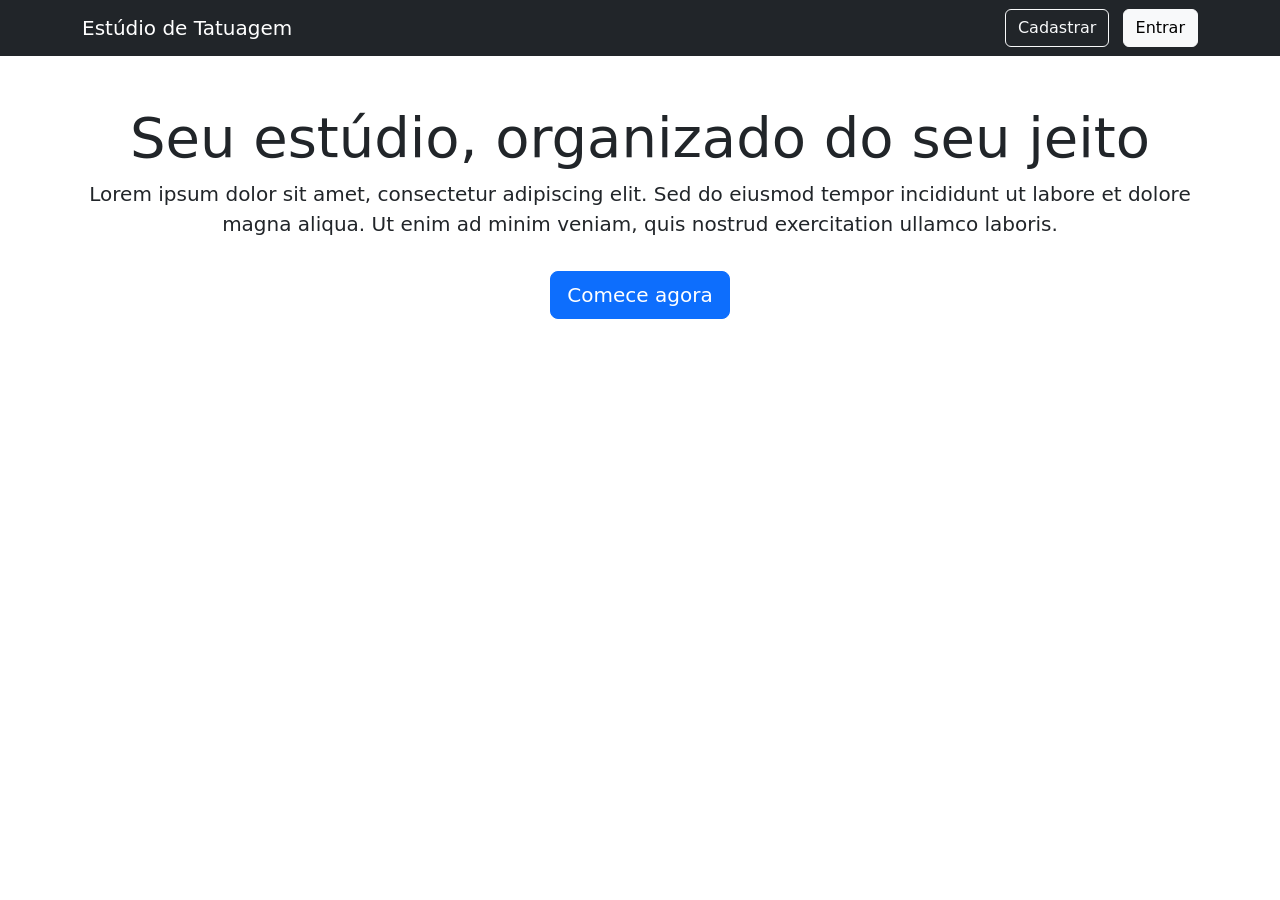
==== frontend/index.html @ a198e38c "Aula 12 finalizada" ====
<!DOCTYPE html>
<html lang="pt-br">
<head>
  <meta charset="UTF-8">
  <title>Estúdio de Tatuagem</title>
  <link href="https://cdn.jsdelivr.net/npm/bootstrap@5.3.0/dist/css/bootstrap.min.css" rel="stylesheet">
</head>
<body>

  <nav class="navbar navbar-dark bg-dark">
    <div class="container">
      <span class="navbar-brand">Estúdio de Tatuagem</span>
      <div>
        <a href="cadastro.html" class="btn btn-outline-light me-2">Cadastrar</a>
        <a href="login.html" class="btn btn-light">Entrar</a>
      </div>
    </div>
  </nav>

  <div class="container py-5 text-center">
    <h1 class="display-4">Seu estúdio, organizado do seu jeito</h1>
    <p class="lead">
      Lorem ipsum dolor sit amet, consectetur adipiscing elit. Sed do eiusmod
      tempor incididunt ut labore et dolore magna aliqua. Ut enim ad minim
      veniam, quis nostrud exercitation ullamco laboris.
    </p>
    <a href="cadastro.html" class="btn btn-primary btn-lg mt-3">Comece agora</a>
  </div>

</body>
</html>
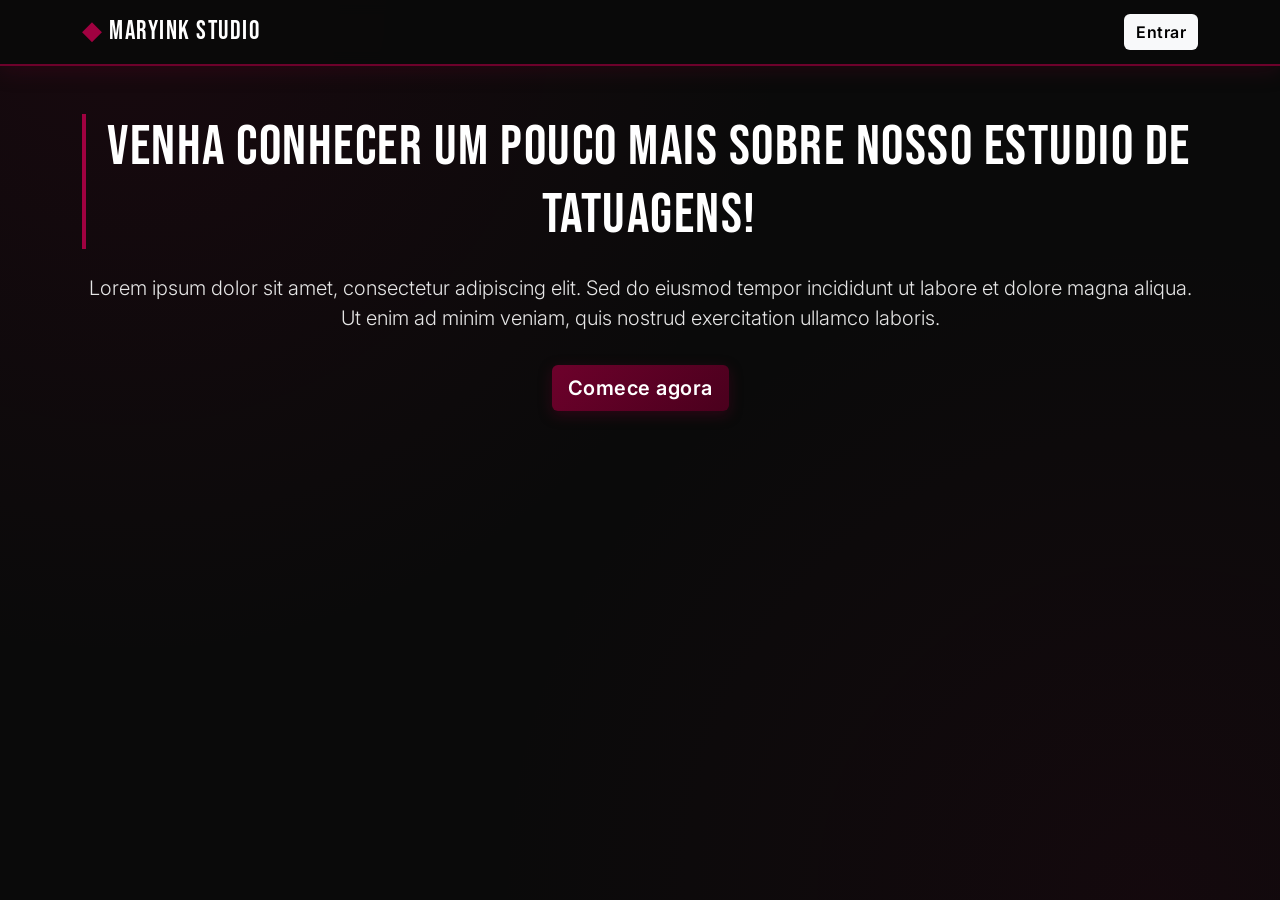
==== commit 0351a2b5: "Aula 16 finalizada, parte da estilização feita" ====
--- a/frontend/index.html
+++ b/frontend/index.html
@@ -2,23 +2,23 @@
 <html lang="pt-br">
 <head>
   <meta charset="UTF-8">
-  <title>Estúdio de Tatuagem</title>
+  <title>MaryInk Studio</title>
   <link href="https://cdn.jsdelivr.net/npm/bootstrap@5.3.0/dist/css/bootstrap.min.css" rel="stylesheet">
+  <link href="css/estilo.css" rel="stylesheet">
 </head>
 <body>
 
   <nav class="navbar navbar-dark bg-dark">
     <div class="container">
-      <span class="navbar-brand">Estúdio de Tatuagem</span>
+      <span class="navbar-brand">MaryInk Studio</span>
       <div>
-        <a href="cadastro.html" class="btn btn-outline-light me-2">Cadastrar</a>
         <a href="login.html" class="btn btn-light">Entrar</a>
       </div>
     </div>
   </nav>
 
   <div class="container py-5 text-center">
-    <h1 class="display-4">Seu estúdio, organizado do seu jeito</h1>
+    <h1 class="display-4">Venha conhecer um pouco mais sobre nosso estudio de tatuagens!</h1>
     <p class="lead">
       Lorem ipsum dolor sit amet, consectetur adipiscing elit. Sed do eiusmod
       tempor incididunt ut labore et dolore magna aliqua. Ut enim ad minim
--- a/frontend/css/estilo.css
+++ b/frontend/css/estilo.css
@@ -0,0 +1,299 @@
+@import url('https://fonts.googleapis.com/css2?family=Bebas+Neue&family=Inter:wght@300;400;500;600;700&display=swap');
+
+:root {
+  --vinho:           #6D012B;   /* cor principal */
+  --vinho-claro:     #A00140;   /* para hover / destaques */
+  --vinho-escuro:    #4A001D;   /* gradientes profundos */
+  --vinho-glow:      rgba(109, 1, 43, 0.45);
+  --preto:           #0a0a0a;
+  --preto-2:         #121212;
+  --preto-3:         #1a1a1a;
+  --borda:           #2a2a2a;
+  --texto:           #e5e5e5;
+  --texto-muted:     #9ca3af;
+}
+
+/* ─── BASE ─────────────────────────────────────── */
+body {
+  background-color: var(--preto);
+  background-image:
+    radial-gradient(circle at 10% 0%,  rgba(109, 1, 43, 0.14), transparent 45%),
+    radial-gradient(circle at 90% 100%, rgba(109, 1, 43, 0.10), transparent 45%);
+  background-attachment: fixed;
+  color: var(--texto);
+  font-family: 'Inter', sans-serif;
+  min-height: 100vh;
+}
+
+h1, h2, h3, h4, .navbar-brand {
+  font-family: 'Bebas Neue', sans-serif;
+  letter-spacing: 1.5px;
+}
+
+h1 {
+  color: #fff;
+  border-left: 4px solid var(--vinho-claro);
+  padding-left: 14px;
+  margin-bottom: 1.5rem;
+}
+
+/* ─── NAVBAR ───────────────────────────────────── */
+.navbar {
+  background-color: rgba(10, 10, 10, 0.95) !important;
+  border-bottom: 2px solid var(--vinho);
+  box-shadow: 0 4px 20px rgba(109, 1, 43, 0.25);
+  backdrop-filter: blur(8px);
+}
+
+.navbar-brand {
+  font-size: 1.6rem;
+  color: #fff !important;
+}
+.navbar-brand::before {
+  content: "◆ ";
+  color: var(--vinho-claro);
+}
+
+.navbar a.text-light {
+  color: var(--texto-muted) !important;
+  font-weight: 500;
+  font-size: 0.95rem;
+  padding: 6px 4px;
+  position: relative;
+  transition: color .25s ease;
+}
+.navbar a.text-light::after {
+  content: "";
+  position: absolute;
+  left: 0; bottom: 0;
+  width: 0; height: 2px;
+  background: var(--vinho-claro);
+  transition: width .3s ease;
+}
+.navbar a.text-light:hover { color: #fff !important; }
+.navbar a.text-light:hover::after { width: 100%; }
+
+/* ─── BOTÕES ───────────────────────────────────── */
+.btn {
+  font-weight: 600;
+  letter-spacing: .5px;
+  border-radius: 6px;
+  border: none;
+  transition: all .25s ease;
+}
+
+.btn-primary {
+  background: linear-gradient(135deg, var(--vinho), var(--vinho-escuro));
+  color: #fff;
+  box-shadow: 0 4px 14px rgba(109, 1, 43, 0.35);
+}
+.btn-primary:hover, .btn-primary:focus {
+  background: linear-gradient(135deg, var(--vinho-claro), var(--vinho));
+  box-shadow: 0 6px 22px var(--vinho-glow);
+  transform: translateY(-1px);
+  color: #fff;
+}
+
+.btn-success {
+  background: linear-gradient(135deg, #16a34a, #065f46);
+  color: #fff;
+}
+.btn-success:hover {
+  background: linear-gradient(135deg, #22c55e, #16a34a);
+  color: #fff;
+}
+
+.btn-warning {
+  background: linear-gradient(135deg, #f59e0b, #b45309);
+  color: #fff;
+}
+.btn-warning:hover {
+  background: linear-gradient(135deg, #fbbf24, #f59e0b);
+  color: #fff;
+}
+
+.btn-danger {
+  background: linear-gradient(135deg, var(--vinho), var(--vinho-escuro));
+  color: #fff;
+}
+.btn-danger:hover {
+  background: linear-gradient(135deg, var(--vinho-claro), var(--vinho));
+  color: #fff;
+}
+
+.btn-secondary {
+  background: #262626;
+  color: var(--texto);
+}
+.btn-secondary:hover { background: #333; color: #fff; }
+
+.btn-outline-light {
+  border: 1.5px solid var(--vinho-claro);
+  color: #fff;
+  background: transparent;
+}
+.btn-outline-light:hover {
+  background: var(--vinho);
+  border-color: var(--vinho);
+  color: #fff;
+}
+
+/* ─── FORMULÁRIOS ──────────────────────────────── */
+.form-control,
+.form-select {
+  background-color: var(--preto-3);
+  border: 1.5px solid var(--borda);
+  color: var(--texto);
+  border-radius: 6px;
+  padding: 10px 14px;
+  transition: all .25s ease;
+}
+.form-control::placeholder { color: #6b7280; }
+.form-control:focus,
+.form-select:focus {
+  background-color: var(--preto-3);
+  border-color: var(--vinho-claro);
+  box-shadow: 0 0 0 3px var(--vinho-glow);
+  color: var(--texto);
+}
+.form-select option { background: var(--preto-3); }
+
+/* ─── INPUT FILE (correção do botão branco) ────── */
+input[type="file"].form-control {
+  padding: 6px 10px;
+  color: var(--texto-muted);
+  cursor: pointer;
+}
+
+/* Firefox / Chrome / Edge / Safari modernos */
+input[type="file"].form-control::file-selector-button {
+  background: linear-gradient(135deg, var(--vinho), var(--vinho-escuro));
+  color: #fff;
+  border: none;
+  border-radius: 4px;
+  padding: 6px 14px;
+  margin-right: 12px;
+  font-weight: 600;
+  font-size: .9rem;
+  letter-spacing: .3px;
+  cursor: pointer;
+  transition: all .2s ease;
+}
+input[type="file"].form-control::file-selector-button:hover {
+  background: linear-gradient(135deg, var(--vinho-claro), var(--vinho));
+}
+
+/* Navegadores antigos baseados em WebKit (fallback) */
+input[type="file"].form-control::-webkit-file-upload-button {
+  background: linear-gradient(135deg, var(--vinho), var(--vinho-escuro));
+  color: #fff;
+  border: none;
+  border-radius: 4px;
+  padding: 6px 14px;
+  margin-right: 12px;
+  font-weight: 600;
+  font-size: .9rem;
+  cursor: pointer;
+}
+input[type="file"].form-control::-webkit-file-upload-button:hover {
+  background: linear-gradient(135deg, var(--vinho-claro), var(--vinho));
+}
+
+/* ─── TABELAS ──────────────────────────────────── */
+.table {
+  --bs-table-bg: transparent;
+  --bs-table-color: var(--texto);
+  --bs-table-border-color: var(--borda);
+  --bs-table-hover-bg: rgba(109, 1, 43, 0.10);
+  --bs-table-hover-color: #fff;
+  color: var(--texto);
+  background: var(--preto-2);
+  border-radius: 8px;
+  overflow: hidden;
+}
+.table thead th {
+  background: linear-gradient(180deg, #1f1f1f, #171717);
+  color: var(--vinho-claro);
+  text-transform: uppercase;
+  font-size: .8rem;
+  letter-spacing: 1px;
+  font-weight: 700;
+  border-color: var(--borda);
+}
+.table tbody td {
+  border-color: var(--borda);
+  vertical-align: middle;
+}
+
+/* ─── CARD DE AUTENTICAÇÃO ─────────────────────── */
+.auth-card {
+  background: var(--preto-2);
+  border: 1px solid var(--borda);
+  border-top: 3px solid var(--vinho-claro);
+  border-radius: 12px;
+  padding: 2rem;
+  box-shadow: 0 10px 40px rgba(0, 0, 0, .5);
+}
+
+/* ─── HERO (index) ─────────────────────────────── */
+.hero {
+  min-height: calc(100vh - 75px);
+  display: flex;
+  flex-direction: column;
+  justify-content: center;
+  align-items: center;
+  text-align: center;
+  padding: 2rem;
+}
+.hero h1 {
+  font-size: clamp(2.5rem, 6vw, 5rem);
+  color: #fff;
+  border: none;
+  padding: 0;
+  letter-spacing: 3px;
+  line-height: 1.05;
+  text-shadow: 0 4px 30px rgba(109, 1, 43, .55);
+}
+.hero h1 span { color: var(--vinho-claro); }
+.hero p {
+  color: var(--texto-muted);
+  max-width: 640px;
+  font-size: 1.1rem;
+  line-height: 1.7;
+  margin-top: 1.5rem;
+}
+.hero .btn-lg {
+  padding: 14px 42px;
+  font-size: 1rem;
+  text-transform: uppercase;
+  letter-spacing: 2px;
+  margin-top: 1rem;
+}
+
+/* ─── CARDS DO DASHBOARD ───────────────────────── */
+.dash-card {
+  display: block;
+  padding: 2rem 1rem;
+  border-radius: 10px;
+  text-align: center;
+  text-decoration: none;
+  color: #fff;
+  font-family: 'Bebas Neue', sans-serif;
+  font-size: 1.4rem;
+  letter-spacing: 2px;
+  background: linear-gradient(145deg, #1a1a1a, #0f0f0f);
+  border: 1px solid var(--borda);
+  transition: all .3s ease;
+}
+.dash-card:hover {
+  transform: translateY(-4px);
+  border-color: var(--vinho-claro);
+  background: linear-gradient(145deg, #25020f, #130007);
+  box-shadow: 0 10px 30px rgba(109, 1, 43, .35);
+  color: #fff;
+  text-decoration: none;
+}
+
+/* ─── LINKS ────────────────────────────────────── */
+a { color: var(--vinho-claro); text-decoration: none; }
+a:hover { color: var(--vinho); text-decoration: underline; }
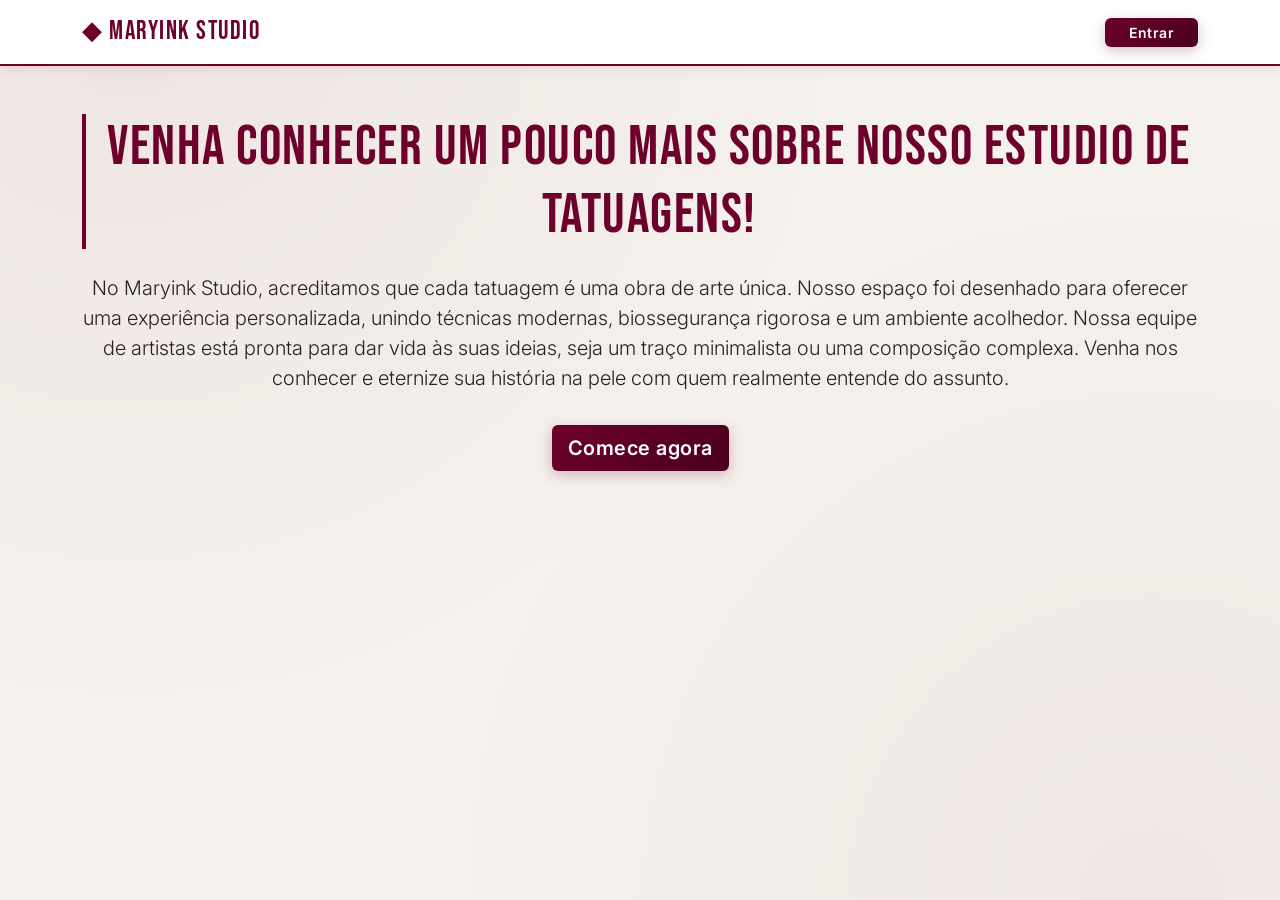
==== commit f80d9b39: "Estilização" ====
--- a/frontend/index.html
+++ b/frontend/index.html
@@ -12,7 +12,7 @@
     <div class="container">
       <span class="navbar-brand">MaryInk Studio</span>
       <div>
-        <a href="login.html" class="btn btn-light">Entrar</a>
+        <a href="login.html" class="btn btn-primary btn-sm px-4">Entrar</a>
       </div>
     </div>
   </nav>
@@ -20,9 +20,10 @@
   <div class="container py-5 text-center">
     <h1 class="display-4">Venha conhecer um pouco mais sobre nosso estudio de tatuagens!</h1>
     <p class="lead">
-      Lorem ipsum dolor sit amet, consectetur adipiscing elit. Sed do eiusmod
-      tempor incididunt ut labore et dolore magna aliqua. Ut enim ad minim
-      veniam, quis nostrud exercitation ullamco laboris.
+      No Maryink Studio, acreditamos que cada tatuagem é uma obra de arte única.
+      Nosso espaço foi desenhado para oferecer uma experiência personalizada, unindo técnicas modernas, biossegurança rigorosa e um ambiente acolhedor.
+      Nossa equipe de artistas está pronta para dar vida às suas ideias, seja um traço minimalista ou uma composição complexa.
+      Venha nos conhecer e eternize sua história na pele com quem realmente entende do assunto.
     </p>
     <a href="cadastro.html" class="btn btn-primary btn-lg mt-3">Comece agora</a>
   </div>
--- a/frontend/css/estilo.css
+++ b/frontend/css/estilo.css
@@ -2,23 +2,26 @@
 
 :root {
   --vinho:           #6D012B;   /* cor principal */
-  --vinho-claro:     #A00140;   /* para hover / destaques */
+  --vinho-claro:     #A00140;   /* hover / destaques */
   --vinho-escuro:    #4A001D;   /* gradientes profundos */
-  --vinho-glow:      rgba(109, 1, 43, 0.45);
-  --preto:           #0a0a0a;
-  --preto-2:         #121212;
-  --preto-3:         #1a1a1a;
-  --borda:           #2a2a2a;
-  --texto:           #e5e5e5;
-  --texto-muted:     #9ca3af;
+  --vinho-glow:      rgba(109, 1, 43, 0.25);
+
+  --offwhite:        #F5F1EC;   /* fundo principal */
+  --offwhite-2:      #EDE7DF;   /* cards / tabelas */
+  --offwhite-3:      #FFFFFF;   /* inputs */
+  --borda:           #E0D8CE;   /* linhas suaves */
+  --borda-forte:     #C9BFB2;
+
+  --texto:           #2A2028;   /* quase preto, tom quente */
+  --texto-muted:     #6B6068;
 }
 
 /* ─── BASE ─────────────────────────────────────── */
 body {
-  background-color: var(--preto);
+  background-color: var(--offwhite);
   background-image:
-    radial-gradient(circle at 10% 0%,  rgba(109, 1, 43, 0.14), transparent 45%),
-    radial-gradient(circle at 90% 100%, rgba(109, 1, 43, 0.10), transparent 45%);
+    radial-gradient(circle at 10% 0%,  rgba(109, 1, 43, 0.05), transparent 50%),
+    radial-gradient(circle at 90% 100%, rgba(109, 1, 43, 0.04), transparent 50%);
   background-attachment: fixed;
   color: var(--texto);
   font-family: 'Inter', sans-serif;
@@ -31,31 +34,30 @@
 }
 
 h1 {
-  color: #fff;
-  border-left: 4px solid var(--vinho-claro);
+  color: var(--vinho);
+  border-left: 4px solid var(--vinho);
   padding-left: 14px;
   margin-bottom: 1.5rem;
 }
 
 /* ─── NAVBAR ───────────────────────────────────── */
 .navbar {
-  background-color: rgba(10, 10, 10, 0.95) !important;
+  background-color: var(--offwhite-3) !important;
   border-bottom: 2px solid var(--vinho);
-  box-shadow: 0 4px 20px rgba(109, 1, 43, 0.25);
-  backdrop-filter: blur(8px);
+  box-shadow: 0 2px 12px rgba(109, 1, 43, 0.10);
 }
 
 .navbar-brand {
   font-size: 1.6rem;
-  color: #fff !important;
+  color: var(--vinho) !important;
 }
 .navbar-brand::before {
   content: "◆ ";
-  color: var(--vinho-claro);
+  color: var(--vinho);
 }
 
 .navbar a.text-light {
-  color: var(--texto-muted) !important;
+  color: var(--texto) !important;
   font-weight: 500;
   font-size: 0.95rem;
   padding: 6px 4px;
@@ -67,10 +69,10 @@
   position: absolute;
   left: 0; bottom: 0;
   width: 0; height: 2px;
-  background: var(--vinho-claro);
+  background: var(--vinho);
   transition: width .3s ease;
 }
-.navbar a.text-light:hover { color: #fff !important; }
+.navbar a.text-light:hover { color: var(--vinho) !important; }
 .navbar a.text-light:hover::after { width: 100%; }
 
 /* ─── BOTÕES ───────────────────────────────────── */
@@ -85,7 +87,7 @@
 .btn-primary {
   background: linear-gradient(135deg, var(--vinho), var(--vinho-escuro));
   color: #fff;
-  box-shadow: 0 4px 14px rgba(109, 1, 43, 0.35);
+  box-shadow: 0 4px 14px rgba(109, 1, 43, 0.25);
 }
 .btn-primary:hover, .btn-primary:focus {
   background: linear-gradient(135deg, var(--vinho-claro), var(--vinho));
@@ -95,20 +97,20 @@
 }
 
 .btn-success {
-  background: linear-gradient(135deg, #16a34a, #065f46);
+  background: linear-gradient(135deg, #2f8a4b, #1e5a31);
   color: #fff;
 }
 .btn-success:hover {
-  background: linear-gradient(135deg, #22c55e, #16a34a);
+  background: linear-gradient(135deg, #3ea35d, #2f8a4b);
   color: #fff;
 }
 
 .btn-warning {
-  background: linear-gradient(135deg, #f59e0b, #b45309);
+  background: linear-gradient(135deg, #d88a2b, #a5641a);
   color: #fff;
 }
 .btn-warning:hover {
-  background: linear-gradient(135deg, #fbbf24, #f59e0b);
+  background: linear-gradient(135deg, #e9a349, #d88a2b);
   color: #fff;
 }
 
@@ -122,14 +124,14 @@
 }
 
 .btn-secondary {
-  background: #262626;
-  color: var(--texto);
-}
-.btn-secondary:hover { background: #333; color: #fff; }
+  background: #d6cec4;
+  color: var(--texto);
+}
+.btn-secondary:hover { background: #c9bfb2; color: var(--texto); }
 
 .btn-outline-light {
-  border: 1.5px solid var(--vinho-claro);
-  color: #fff;
+  border: 1.5px solid var(--vinho);
+  color: var(--vinho);
   background: transparent;
 }
 .btn-outline-light:hover {
@@ -141,31 +143,30 @@
 /* ─── FORMULÁRIOS ──────────────────────────────── */
 .form-control,
 .form-select {
-  background-color: var(--preto-3);
+  background-color: var(--offwhite-3);
   border: 1.5px solid var(--borda);
   color: var(--texto);
   border-radius: 6px;
   padding: 10px 14px;
   transition: all .25s ease;
 }
-.form-control::placeholder { color: #6b7280; }
+.form-control::placeholder { color: #a89da5; }
 .form-control:focus,
 .form-select:focus {
-  background-color: var(--preto-3);
-  border-color: var(--vinho-claro);
+  background-color: var(--offwhite-3);
+  border-color: var(--vinho);
   box-shadow: 0 0 0 3px var(--vinho-glow);
   color: var(--texto);
 }
-.form-select option { background: var(--preto-3); }
-
-/* ─── INPUT FILE (correção do botão branco) ────── */
+.form-select option { background: var(--offwhite-3); color: var(--texto); }
+
+/* ─── INPUT FILE (botão vinho sobre fundo claro) ─ */
 input[type="file"].form-control {
   padding: 6px 10px;
   color: var(--texto-muted);
   cursor: pointer;
 }
 
-/* Firefox / Chrome / Edge / Safari modernos */
 input[type="file"].form-control::file-selector-button {
   background: linear-gradient(135deg, var(--vinho), var(--vinho-escuro));
   color: #fff;
@@ -183,7 +184,6 @@
   background: linear-gradient(135deg, var(--vinho-claro), var(--vinho));
 }
 
-/* Navegadores antigos baseados em WebKit (fallback) */
 input[type="file"].form-control::-webkit-file-upload-button {
   background: linear-gradient(135deg, var(--vinho), var(--vinho-escuro));
   color: #fff;
@@ -201,24 +201,25 @@
 
 /* ─── TABELAS ──────────────────────────────────── */
 .table {
-  --bs-table-bg: transparent;
+  --bs-table-bg: var(--offwhite-3);
   --bs-table-color: var(--texto);
   --bs-table-border-color: var(--borda);
-  --bs-table-hover-bg: rgba(109, 1, 43, 0.10);
-  --bs-table-hover-color: #fff;
-  color: var(--texto);
-  background: var(--preto-2);
+  --bs-table-hover-bg: rgba(109, 1, 43, 0.06);
+  --bs-table-hover-color: var(--vinho);
+  color: var(--texto);
+  background: var(--offwhite-3);
   border-radius: 8px;
   overflow: hidden;
+  box-shadow: 0 2px 12px rgba(0, 0, 0, .04);
 }
 .table thead th {
-  background: linear-gradient(180deg, #1f1f1f, #171717);
-  color: var(--vinho-claro);
+  background: var(--vinho);
+  color: #fff;
   text-transform: uppercase;
   font-size: .8rem;
   letter-spacing: 1px;
   font-weight: 700;
-  border-color: var(--borda);
+  border-color: var(--vinho-escuro);
 }
 .table tbody td {
   border-color: var(--borda);
@@ -227,12 +228,12 @@
 
 /* ─── CARD DE AUTENTICAÇÃO ─────────────────────── */
 .auth-card {
-  background: var(--preto-2);
+  background: var(--offwhite-3);
   border: 1px solid var(--borda);
-  border-top: 3px solid var(--vinho-claro);
+  border-top: 3px solid var(--vinho);
   border-radius: 12px;
   padding: 2rem;
-  box-shadow: 0 10px 40px rgba(0, 0, 0, .5);
+  box-shadow: 0 10px 40px rgba(109, 1, 43, .08);
 }
 
 /* ─── HERO (index) ─────────────────────────────── */
@@ -247,14 +248,13 @@
 }
 .hero h1 {
   font-size: clamp(2.5rem, 6vw, 5rem);
-  color: #fff;
+  color: var(--texto);
   border: none;
   padding: 0;
   letter-spacing: 3px;
   line-height: 1.05;
-  text-shadow: 0 4px 30px rgba(109, 1, 43, .55);
-}
-.hero h1 span { color: var(--vinho-claro); }
+}
+.hero h1 span { color: var(--vinho); }
 .hero p {
   color: var(--texto-muted);
   max-width: 640px;
@@ -277,23 +277,24 @@
   border-radius: 10px;
   text-align: center;
   text-decoration: none;
-  color: #fff;
+  color: var(--vinho);
   font-family: 'Bebas Neue', sans-serif;
   font-size: 1.4rem;
   letter-spacing: 2px;
-  background: linear-gradient(145deg, #1a1a1a, #0f0f0f);
+  background: var(--offwhite-3);
   border: 1px solid var(--borda);
+  box-shadow: 0 2px 10px rgba(0, 0, 0, .04);
   transition: all .3s ease;
 }
 .dash-card:hover {
   transform: translateY(-4px);
-  border-color: var(--vinho-claro);
-  background: linear-gradient(145deg, #25020f, #130007);
-  box-shadow: 0 10px 30px rgba(109, 1, 43, .35);
-  color: #fff;
+  border-color: var(--vinho);
+  background: linear-gradient(145deg, #fff, #f9f3ee);
+  box-shadow: 0 10px 30px rgba(109, 1, 43, .18);
+  color: var(--vinho);
   text-decoration: none;
 }
 
 /* ─── LINKS ────────────────────────────────────── */
-a { color: var(--vinho-claro); text-decoration: none; }
-a:hover { color: var(--vinho); text-decoration: underline; }+a { color: var(--vinho); text-decoration: none; font-weight: 500; }
+a:hover { color: var(--vinho-claro); text-decoration: underline; }
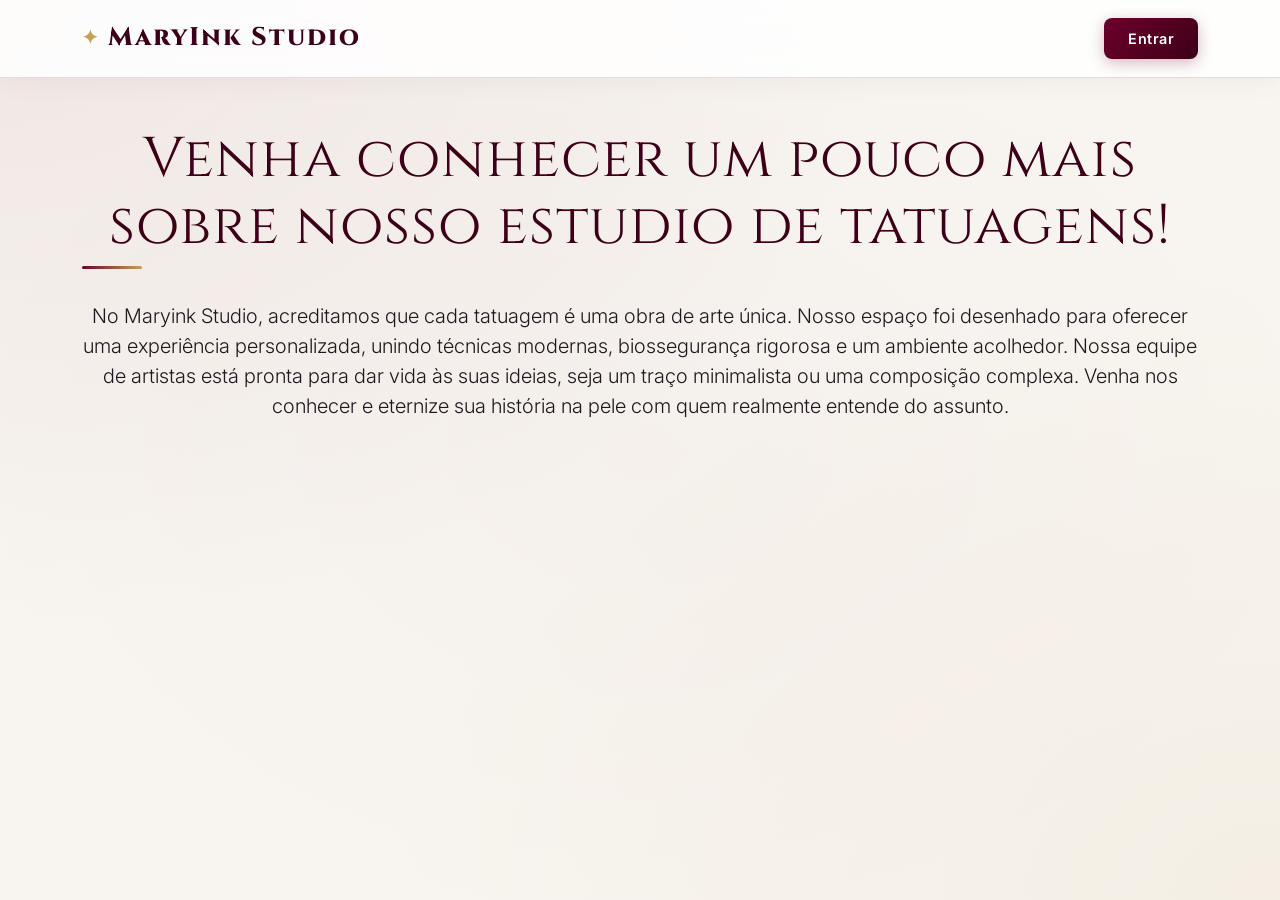
==== commit 19b7c826: "." ====
--- a/frontend/index.html
+++ b/frontend/index.html
@@ -25,7 +25,6 @@
       Nossa equipe de artistas está pronta para dar vida às suas ideias, seja um traço minimalista ou uma composição complexa.
       Venha nos conhecer e eternize sua história na pele com quem realmente entende do assunto.
     </p>
-    <a href="cadastro.html" class="btn btn-primary btn-lg mt-3">Comece agora</a>
   </div>
 
 </body>
--- a/frontend/css/estilo.css
+++ b/frontend/css/estilo.css
@@ -1,300 +1,427 @@
-@import url('https://fonts.googleapis.com/css2?family=Bebas+Neue&family=Inter:wght@300;400;500;600;700&display=swap');
+/* STREAMING_CHUNK:Configuring custom fonts and color palette... */
+@import url('https://fonts.googleapis.com/css2?family=Cinzel:wght@600;700;800&family=Inter:wght@300;400;500;600;700&family=Bebas+Neue&display=swap');
 
 :root {
-  --vinho:           #6D012B;   /* cor principal */
-  --vinho-claro:     #A00140;   /* hover / destaques */
-  --vinho-escuro:    #4A001D;   /* gradientes profundos */
-  --vinho-glow:      rgba(109, 1, 43, 0.25);
-
-  --offwhite:        #F5F1EC;   /* fundo principal */
-  --offwhite-2:      #EDE7DF;   /* cards / tabelas */
-  --offwhite-3:      #FFFFFF;   /* inputs */
-  --borda:           #E0D8CE;   /* linhas suaves */
-  --borda-forte:     #C9BFB2;
-
-  --texto:           #2A2028;   /* quase preto, tom quente */
-  --texto-muted:     #6B6068;
-}
-
-/* ─── BASE ─────────────────────────────────────── */
+--vinho:           #6D012B;
+--vinho-claro:     #A00140;
+--vinho-escuro:    #3D0018;
+--vinho-subtle:    rgba(109, 1, 43, 0.08);
+--vinho-glow:      rgba(109, 1, 43, 0.22);
+--offwhite:        #F8F5F0;
+--offwhite-card:   #FFFFFF;
+--surface-muted:   #F1ECE4;
+--borda:           #E5DEC9;
+--borda-hover:     #C4B598;
+--borda-vinho:     rgba(109, 1, 43, 0.2);
+--texto:           #1F181E;
+--texto-muted:     #6E636B;
+--texto-light:     #9A8E97;
+--gold-accent:     #C5A059;
+}
+
+
 body {
-  background-color: var(--offwhite);
-  background-image:
-    radial-gradient(circle at 10% 0%,  rgba(109, 1, 43, 0.05), transparent 50%),
-    radial-gradient(circle at 90% 100%, rgba(109, 1, 43, 0.04), transparent 50%);
-  background-attachment: fixed;
-  color: var(--texto);
-  font-family: 'Inter', sans-serif;
-  min-height: 100vh;
-}
+background-color: var(--offwhite);
+background-image:
+radial-gradient(at 0% 0%, rgba(109, 1, 43, 0.06) 0px, transparent 50%),
+radial-gradient(at 100% 100%, rgba(197, 160, 89, 0.08) 0px, transparent 50%),
+radial-gradient(at 50% 50%, rgba(109, 1, 43, 0.02) 0px, transparent 80%);
+background-attachment: fixed;
+color: var(--texto);
+font-family: 'Inter', -apple-system, BlinkMacSystemFont, sans-serif;
+min-height: 100vh;
+-webkit-font-smoothing: antialiased;
+}
+
 
 h1, h2, h3, h4, .navbar-brand {
-  font-family: 'Bebas Neue', sans-serif;
-  letter-spacing: 1.5px;
+font-family: 'Cinzel', serif;
+letter-spacing: 1px;
 }
 
 h1 {
-  color: var(--vinho);
-  border-left: 4px solid var(--vinho);
-  padding-left: 14px;
-  margin-bottom: 1.5rem;
-}
-
-/* ─── NAVBAR ───────────────────────────────────── */
+color: var(--vinho-escuro);
+font-weight: 700;
+font-size: 2.2rem;
+position: relative;
+display: inline-block;
+margin-bottom: 2rem;
+padding-bottom: 0.5rem;
+}
+
+h1::after {
+content: "";
+position: absolute;
+left: 0;
+bottom: 0;
+width: 60px;
+height: 3px;
+background: linear-gradient(90deg, var(--vinho), var(--gold-accent));
+border-radius: 2px;
+}
+
+
 .navbar {
-  background-color: var(--offwhite-3) !important;
-  border-bottom: 2px solid var(--vinho);
-  box-shadow: 0 2px 12px rgba(109, 1, 43, 0.10);
+background: rgba(255, 255, 255, 0.85) !important;
+backdrop-filter: blur(12px);
+-webkit-backdrop-filter: blur(12px);
+border-bottom: 1px solid var(--borda);
+box-shadow: 0 4px 25px rgba(109, 1, 43, 0.05);
+padding: 0.9rem 1rem;
 }
 
 .navbar-brand {
-  font-size: 1.6rem;
-  color: var(--vinho) !important;
-}
+font-size: 1.6rem;
+font-weight: 800;
+color: var(--vinho-escuro) !important;
+letter-spacing: 2px;
+display: flex;
+align-items: center;
+gap: 8px;
+}
+
 .navbar-brand::before {
-  content: "◆ ";
-  color: var(--vinho);
+content: "✦";
+color: var(--gold-accent);
+font-size: 1.2rem;
 }
 
 .navbar a.text-light {
-  color: var(--texto) !important;
-  font-weight: 500;
-  font-size: 0.95rem;
-  padding: 6px 4px;
-  position: relative;
-  transition: color .25s ease;
-}
-.navbar a.text-light::after {
-  content: "";
-  position: absolute;
-  left: 0; bottom: 0;
-  width: 0; height: 2px;
-  background: var(--vinho);
-  transition: width .3s ease;
-}
-.navbar a.text-light:hover { color: var(--vinho) !important; }
-.navbar a.text-light:hover::after { width: 100%; }
-
-/* ─── BOTÕES ───────────────────────────────────── */
+color: var(--texto) !important;
+font-weight: 500;
+font-size: 0.9rem;
+letter-spacing: 0.5px;
+padding: 8px 12px;
+border-radius: 6px;
+transition: all 0.25s cubic-bezier(0.16, 1, 0.3, 1);
+}
+
+.navbar a.text-light:hover {
+color: var(--vinho) !important;
+background-color: var(--vinho-subtle);
+}
+
+
 .btn {
-  font-weight: 600;
-  letter-spacing: .5px;
-  border-radius: 6px;
-  border: none;
-  transition: all .25s ease;
+font-family: 'Inter', sans-serif;
+font-weight: 600;
+font-size: 0.9rem;
+letter-spacing: 0.5px;
+border-radius: 8px;
+padding: 10px 20px;
+transition: all 0.3s cubic-bezier(0.16, 1, 0.3, 1);
+border: none;
 }
 
 .btn-primary {
-  background: linear-gradient(135deg, var(--vinho), var(--vinho-escuro));
-  color: #fff;
-  box-shadow: 0 4px 14px rgba(109, 1, 43, 0.25);
-}
+background: linear-gradient(135deg, var(--vinho), var(--vinho-escuro));
+color: #FFFFFF;
+box-shadow: 0 4px 15px rgba(109, 1, 43, 0.28);
+}
+
 .btn-primary:hover, .btn-primary:focus {
-  background: linear-gradient(135deg, var(--vinho-claro), var(--vinho));
-  box-shadow: 0 6px 22px var(--vinho-glow);
-  transform: translateY(-1px);
-  color: #fff;
-}
-
-.btn-success {
-  background: linear-gradient(135deg, #2f8a4b, #1e5a31);
-  color: #fff;
-}
-.btn-success:hover {
-  background: linear-gradient(135deg, #3ea35d, #2f8a4b);
-  color: #fff;
-}
-
-.btn-warning {
-  background: linear-gradient(135deg, #d88a2b, #a5641a);
-  color: #fff;
-}
-.btn-warning:hover {
-  background: linear-gradient(135deg, #e9a349, #d88a2b);
-  color: #fff;
-}
-
-.btn-danger {
-  background: linear-gradient(135deg, var(--vinho), var(--vinho-escuro));
-  color: #fff;
-}
-.btn-danger:hover {
-  background: linear-gradient(135deg, var(--vinho-claro), var(--vinho));
-  color: #fff;
+background: linear-gradient(135deg, var(--vinho-claro), var(--vinho));
+box-shadow: 0 8px 25px rgba(109, 1, 43, 0.38);
+transform: translateY(-2px);
+color: #FFFFFF;
 }
 
 .btn-secondary {
-  background: #d6cec4;
-  color: var(--texto);
-}
-.btn-secondary:hover { background: #c9bfb2; color: var(--texto); }
+background: var(--surface-muted);
+color: var(--texto);
+border: 1px solid var(--borda);
+}
+
+.btn-secondary:hover {
+background: var(--borda);
+color: var(--texto);
+transform: translateY(-1px);
+}
 
 .btn-outline-light {
-  border: 1.5px solid var(--vinho);
-  color: var(--vinho);
-  background: transparent;
-}
+border: 1.5px solid var(--vinho);
+color: var(--vinho);
+background: transparent;
+}
+
 .btn-outline-light:hover {
-  background: var(--vinho);
-  border-color: var(--vinho);
-  color: #fff;
-}
-
-/* ─── FORMULÁRIOS ──────────────────────────────── */
-.form-control,
-.form-select {
-  background-color: var(--offwhite-3);
-  border: 1.5px solid var(--borda);
-  color: var(--texto);
-  border-radius: 6px;
-  padding: 10px 14px;
-  transition: all .25s ease;
-}
-.form-control::placeholder { color: #a89da5; }
-.form-control:focus,
-.form-select:focus {
-  background-color: var(--offwhite-3);
-  border-color: var(--vinho);
-  box-shadow: 0 0 0 3px var(--vinho-glow);
-  color: var(--texto);
-}
-.form-select option { background: var(--offwhite-3); color: var(--texto); }
-
-/* ─── INPUT FILE (botão vinho sobre fundo claro) ─ */
+background: var(--vinho);
+border-color: var(--vinho);
+color: #FFFFFF;
+transform: translateY(-1px);
+}
+
+.btn-action {
+padding: 6px 12px;
+font-size: 0.82rem;
+border-radius: 6px;
+}
+
+.card-form, form.bg-white {
+background: var(--offwhite-card) !important;
+border: 1px solid var(--borda) !important;
+border-radius: 14px !important;
+box-shadow: 0 10px 30px rgba(0, 0, 0, 0.03) !important;
+position: relative;
+overflow: hidden;
+}
+
+.card-form::before {
+content: "";
+position: absolute;
+top: 0; left: 0; right: 0;
+height: 3px;
+background: linear-gradient(90deg, var(--vinho), var(--gold-accent));
+}
+
+.form-label {
+font-size: 0.82rem;
+text-transform: uppercase;
+letter-spacing: 0.8px;
+color: var(--texto-muted);
+font-weight: 600;
+margin-bottom: 6px;
+}
+
+.form-control, .form-select {
+background-color: var(--offwhite);
+border: 1.5px solid var(--borda);
+color: var(--texto);
+border-radius: 8px;
+padding: 11px 15px;
+font-size: 0.92rem;
+transition: all 0.25s ease;
+}
+
+.form-control::placeholder {
+color: var(--texto-light);
+}
+
+.form-control:focus, .form-select:focus {
+background-color: #FFFFFF;
+border-color: var(--vinho);
+box-shadow: 0 0 0 4px var(--vinho-glow);
+color: var(--texto);
+}
+
+/* Custom File Upload Input */
 input[type="file"].form-control {
-  padding: 6px 10px;
-  color: var(--texto-muted);
-  cursor: pointer;
+padding: 8px 12px;
+cursor: pointer;
 }
 
 input[type="file"].form-control::file-selector-button {
-  background: linear-gradient(135deg, var(--vinho), var(--vinho-escuro));
-  color: #fff;
-  border: none;
-  border-radius: 4px;
-  padding: 6px 14px;
-  margin-right: 12px;
-  font-weight: 600;
-  font-size: .9rem;
-  letter-spacing: .3px;
-  cursor: pointer;
-  transition: all .2s ease;
-}
+background: linear-gradient(135deg, var(--vinho), var(--vinho-escuro));
+color: #FFFFFF;
+border: none;
+border-radius: 6px;
+padding: 6px 14px;
+margin-right: 12px;
+font-size: 0.85rem;
+font-weight: 600;
+letter-spacing: 0.3px;
+transition: all 0.2s ease;
+}
+
 input[type="file"].form-control::file-selector-button:hover {
-  background: linear-gradient(135deg, var(--vinho-claro), var(--vinho));
-}
-
-input[type="file"].form-control::-webkit-file-upload-button {
-  background: linear-gradient(135deg, var(--vinho), var(--vinho-escuro));
-  color: #fff;
-  border: none;
-  border-radius: 4px;
-  padding: 6px 14px;
-  margin-right: 12px;
-  font-weight: 600;
-  font-size: .9rem;
-  cursor: pointer;
-}
-input[type="file"].form-control::-webkit-file-upload-button:hover {
-  background: linear-gradient(135deg, var(--vinho-claro), var(--vinho));
-}
-
-/* ─── TABELAS ──────────────────────────────────── */
+background: linear-gradient(135deg, var(--vinho-claro), var(--vinho));
+}
+
+.table-responsive {
+border-radius: 14px;
+border: 1px solid var(--borda);
+background: var(--offwhite-card);
+box-shadow: 0 10px 30px rgba(0, 0, 0, 0.03);
+overflow: hidden;
+}
+
 .table {
-  --bs-table-bg: var(--offwhite-3);
-  --bs-table-color: var(--texto);
-  --bs-table-border-color: var(--borda);
-  --bs-table-hover-bg: rgba(109, 1, 43, 0.06);
-  --bs-table-hover-color: var(--vinho);
-  color: var(--texto);
-  background: var(--offwhite-3);
-  border-radius: 8px;
-  overflow: hidden;
-  box-shadow: 0 2px 12px rgba(0, 0, 0, .04);
-}
+--bs-table-bg: transparent;
+--bs-table-color: var(--texto);
+margin-bottom: 0;
+border-color: var(--borda);
+}
+
 .table thead th {
-  background: var(--vinho);
-  color: #fff;
-  text-transform: uppercase;
-  font-size: .8rem;
-  letter-spacing: 1px;
-  font-weight: 700;
-  border-color: var(--vinho-escuro);
-}
+background: var(--vinho-escuro);
+color: #FFFFFF;
+font-family: 'Cinzel', serif;
+font-size: 0.8rem;
+letter-spacing: 1.5px;
+text-transform: uppercase;
+padding: 16px 18px;
+border: none;
+font-weight: 700;
+}
+
+.table tbody tr {
+transition: background-color 0.2s ease;
+}
+
+.table tbody tr:hover {
+background-color: var(--vinho-subtle);
+}
+
 .table tbody td {
-  border-color: var(--borda);
-  vertical-align: middle;
-}
-
-/* ─── CARD DE AUTENTICAÇÃO ─────────────────────── */
+padding: 16px 18px;
+vertical-align: middle;
+color: var(--texto);
+font-size: 0.92rem;
+border-color: rgba(229, 222, 201, 0.6);
+}
+
+.badge-tattoo {
+display: inline-block;
+padding: 4px 10px;
+border-radius: 20px;
+font-size: 0.78rem;
+font-weight: 600;
+background: var(--surface-muted);
+color: var(--vinho-escuro);
+border: 1px solid var(--borda);
+}
+
+.auth-wrapper {
+min-height: 100vh;
+display: flex;
+align-items: center;
+justify-content: center;
+padding: 2rem 1rem;
+}
+
 .auth-card {
-  background: var(--offwhite-3);
-  border: 1px solid var(--borda);
-  border-top: 3px solid var(--vinho);
-  border-radius: 12px;
-  padding: 2rem;
-  box-shadow: 0 10px 40px rgba(109, 1, 43, .08);
-}
-
-/* ─── HERO (index) ─────────────────────────────── */
+background: var(--offwhite-card);
+border: 1px solid var(--borda);
+border-radius: 18px;
+padding: 3rem 2.5rem;
+box-shadow: 0 20px 50px rgba(109, 1, 43, 0.08);
+width: 100%;
+max-width: 450px;
+position: relative;
+overflow: hidden;
+}
+
+.auth-card::before {
+content: "";
+position: absolute;
+top: 0; left: 0; right: 0;
+height: 4px;
+background: linear-gradient(90deg, var(--vinho), var(--gold-accent));
+}
+
+.auth-card h1 {
+text-align: center;
+width: 100%;
+font-size: 2rem;
+margin-bottom: 2rem;
+}
+
+.auth-card h1::after {
+left: 50%;
+transform: translateX(-50%);
+}
+
 .hero {
-  min-height: calc(100vh - 75px);
-  display: flex;
-  flex-direction: column;
-  justify-content: center;
-  align-items: center;
-  text-align: center;
-  padding: 2rem;
-}
+min-height: calc(100vh - 90px);
+display: flex;
+flex-direction: column;
+justify-content: center;
+align-items: center;
+text-align: center;
+padding: 4rem 1.5rem;
+}
+
 .hero h1 {
-  font-size: clamp(2.5rem, 6vw, 5rem);
-  color: var(--texto);
-  border: none;
-  padding: 0;
-  letter-spacing: 3px;
-  line-height: 1.05;
-}
-.hero h1 span { color: var(--vinho); }
+font-size: clamp(2.6rem, 5.5vw, 4.5rem);
+color: var(--texto);
+letter-spacing: 2px;
+line-height: 1.15;
+max-width: 850px;
+margin-bottom: 1.5rem;
+padding-bottom: 0;
+}
+
+.hero h1::after {
+display: none;
+}
+
+.hero h1 span {
+color: var(--vinho);
+position: relative;
+display: inline-block;
+}
+
 .hero p {
-  color: var(--texto-muted);
-  max-width: 640px;
-  font-size: 1.1rem;
-  line-height: 1.7;
-  margin-top: 1.5rem;
-}
-.hero .btn-lg {
-  padding: 14px 42px;
-  font-size: 1rem;
-  text-transform: uppercase;
-  letter-spacing: 2px;
-  margin-top: 1rem;
-}
-
-/* ─── CARDS DO DASHBOARD ───────────────────────── */
+color: var(--texto-muted);
+max-width: 680px;
+font-size: 1.15rem;
+line-height: 1.85;
+margin-bottom: 2.5rem;
+}
+
 .dash-card {
-  display: block;
-  padding: 2rem 1rem;
-  border-radius: 10px;
-  text-align: center;
-  text-decoration: none;
-  color: var(--vinho);
-  font-family: 'Bebas Neue', sans-serif;
-  font-size: 1.4rem;
-  letter-spacing: 2px;
-  background: var(--offwhite-3);
-  border: 1px solid var(--borda);
-  box-shadow: 0 2px 10px rgba(0, 0, 0, .04);
-  transition: all .3s ease;
-}
+display: flex;
+flex-direction: column;
+align-items: center;
+justify-content: center;
+padding: 2.8rem 1.5rem;
+border-radius: 16px;
+text-align: center;
+text-decoration: none;
+color: var(--vinho-escuro);
+font-family: 'Cinzel', serif;
+font-size: 1.35rem;
+font-weight: 700;
+letter-spacing: 1.5px;
+background: var(--offwhite-card);
+border: 1px solid var(--borda);
+box-shadow: 0 6px 20px rgba(0, 0, 0, 0.02);
+transition: all 0.35s cubic-bezier(0.16, 1, 0.3, 1);
+height: 100%;
+position: relative;
+overflow: hidden;
+}
+
+.dash-card::before {
+content: "";
+position: absolute;
+top: 0; left: 0; right: 0;
+height: 3px;
+background: linear-gradient(90deg, var(--vinho), var(--gold-accent));
+opacity: 0;
+transition: opacity 0.3s ease;
+}
+
 .dash-card:hover {
-  transform: translateY(-4px);
-  border-color: var(--vinho);
-  background: linear-gradient(145deg, #fff, #f9f3ee);
-  box-shadow: 0 10px 30px rgba(109, 1, 43, .18);
-  color: var(--vinho);
-  text-decoration: none;
-}
-
-/* ─── LINKS ────────────────────────────────────── */
-a { color: var(--vinho); text-decoration: none; font-weight: 500; }
-a:hover { color: var(--vinho-claro); text-decoration: underline; }+transform: translateY(-8px);
+border-color: var(--borda-hover);
+box-shadow: 0 16px 40px rgba(109, 1, 43, 0.12);
+color: var(--vinho);
+text-decoration: none;
+}
+
+.dash-card:hover::before {
+opacity: 1;
+}
+
+.dash-card.secondary-card {
+background: var(--surface-muted);
+color: var(--texto);
+}
+
+.dash-card.secondary-card:hover {
+background: var(--offwhite-card);
+color: var(--vinho);
+}
+
+/* STREAMING_CHUNK:Global smooth link styling... */
+a {
+color: var(--vinho);
+text-decoration: none;
+font-weight: 500;
+transition: color 0.2s ease;
+}
+
+a:hover {
+color: var(--vinho-claro);
+}
